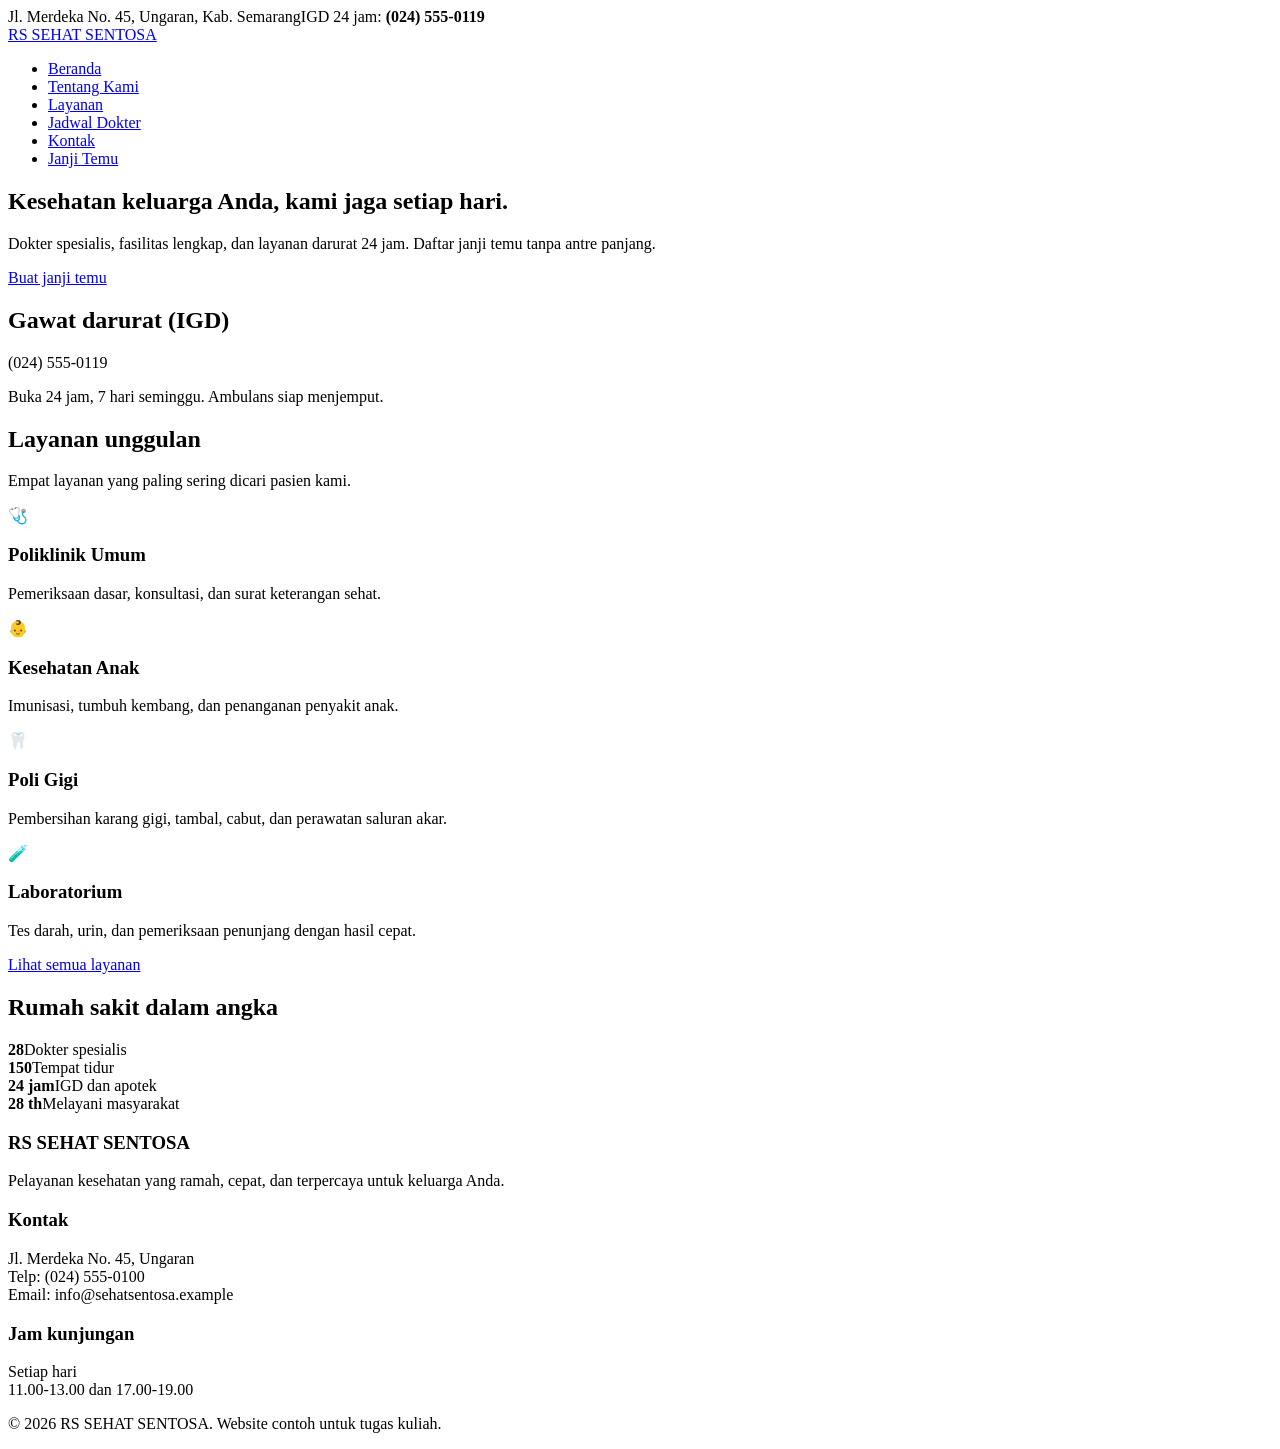
==== index.html @ 7a63bff6 "UBAH LOGIN , INDEX , JANJI" ====
<!DOCTYPE html>
<html lang="id">
<head>
<meta charset="UTF-8">
<meta name="viewport" content="width=device-width, initial-scale=1">
<title>Beranda - RS SEHAT SENTOSA</title>
<link rel="stylesheet" href="style.css">
</head>
<body>
<div class="topbar"><div class="wrap"><span>Jl. Merdeka No. 45, Ungaran, Kab. Semarang</span><span>IGD 24 jam: <strong>(024) 555-0119</strong></span></div></div>
<header class="navbar"><div class="wrap">
<a class="brand" href="index.html">RS SEHAT <span>SENTOSA</span></a>
<nav><ul class="menu"><li><a href="index.html" class="aktif">Beranda</a></li><li><a href="tentang.html">Tentang Kami</a></li><li><a href="layanan.html">Layanan</a></li><li><a href="dokter.html">Jadwal Dokter</a></li><li><a href="kontak.html">Kontak</a></li><li><a class="menu-janji" href="login.html">Janji Temu</a></li></ul></nav>
</div></header>
<main>
<section class="hero"><div class="wrap">
<div><h1>Kesehatan keluarga Anda, kami jaga setiap hari.</h1>
<p>Dokter spesialis, fasilitas lengkap, dan layanan darurat 24 jam. Daftar janji temu tanpa antre panjang.</p>
<a class="tombol" href="login.html">Buat janji temu</a></div>
<div class="igd"><h2>Gawat darurat (IGD)</h2><div class="nomor">(024) 555-0119</div><p>Buka 24 jam, 7 hari seminggu. Ambulans siap menjemput.</p></div>
</div></section>

<section class="blok"><div class="wrap">
<h2>Layanan unggulan</h2><p class="intro">Empat layanan yang paling sering dicari pasien kami.</p>
<div class="grid">
<div class="kartu"><div class="ikon">🩺</div><h3>Poliklinik Umum</h3><p>Pemeriksaan dasar, konsultasi, dan surat keterangan sehat.</p></div>
<div class="kartu"><div class="ikon">👶</div><h3>Kesehatan Anak</h3><p>Imunisasi, tumbuh kembang, dan penanganan penyakit anak.</p></div>
<div class="kartu"><div class="ikon">🦷</div><h3>Poli Gigi</h3><p>Pembersihan karang gigi, tambal, cabut, dan perawatan saluran akar.</p></div>
<div class="kartu"><div class="ikon">🧪</div><h3>Laboratorium</h3><p>Tes darah, urin, dan pemeriksaan penunjang dengan hasil cepat.</p></div>
</div>
<p><a href="layanan.html">Lihat semua layanan</a></p>
</div></section>

<section class="blok alt"><div class="wrap">
<h2>Rumah sakit dalam angka</h2>
<div class="angka">
<div><b>28</b>Dokter spesialis</div><div><b>150</b>Tempat tidur</div><div><b>24 jam</b>IGD dan apotek</div><div><b>28 th</b>Melayani masyarakat</div>
</div></div></section>
</main><footer><div class="wrap">
<div><h3>RS SEHAT SENTOSA</h3><p>Pelayanan kesehatan yang ramah, cepat, dan terpercaya untuk keluarga Anda.</p></div>
<div><h3>Kontak</h3><p>Jl. Merdeka No. 45, Ungaran<br>Telp: (024) 555-0100<br>Email: info@sehatsentosa.example</p></div>
<div><h3>Jam kunjungan</h3><p>Setiap hari<br>11.00-13.00 dan 17.00-19.00</p></div>
</div><div class="wrap"><p class="hak-cipta">&copy; 2026 RS SEHAT SENTOSA. Website contoh untuk tugas kuliah.</p></div></footer>
</body>
</html>
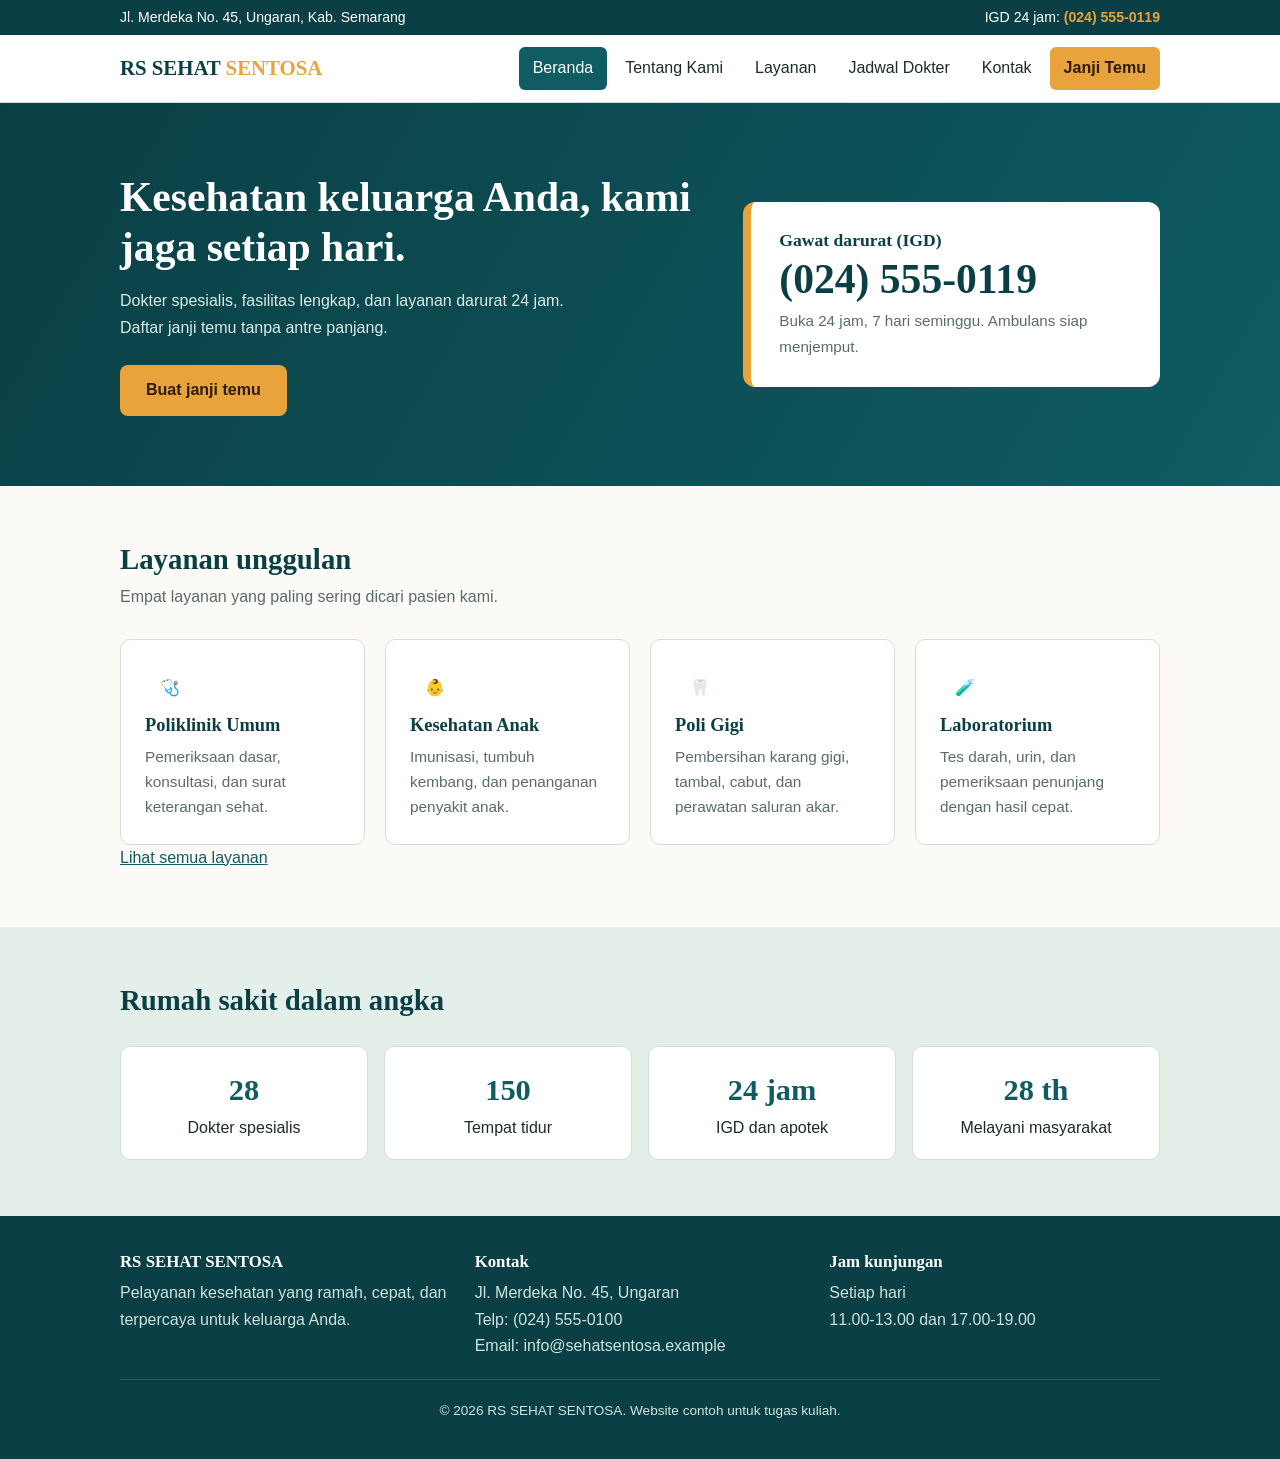
==== commit e5dd0705: "ups" ====
--- a/style.css
+++ b/style.css
@@ -0,0 +1,142 @@
+:root{--teal:#0f5c63;--teal-dark:#0a3f45;--sage:#e4efe9;--paper:#fbfaf6;--amber:#e8a33d;--ink:#1d2b2d;--muted:#5b6b6d;--line:#d3dfd9}
+*{box-sizing:border-box;margin:0;padding:0}
+html{scroll-behavior:smooth}
+body{font-family:"Segoe UI",Roboto,Arial,sans-serif;color:var(--ink);background:var(--paper);line-height:1.65}
+h1,h2,h3{font-family:Georgia,"Times New Roman",serif;line-height:1.2;color:var(--teal-dark)}
+a{color:var(--teal)}
+:focus-visible{outline:3px solid var(--amber);outline-offset:2px}
+.wrap{max-width:1080px;margin:0 auto;padding:0 20px}
+
+/* Navbar */
+.topbar{background:var(--teal-dark);color:#fff;font-size:.88rem;padding:6px 0}
+.topbar .wrap{display:flex;justify-content:space-between;flex-wrap:wrap;gap:6px}
+.topbar strong{color:var(--amber)}
+.navbar{background:#fff;border-bottom:1px solid var(--line);position:sticky;top:0;z-index:10}
+.navbar .wrap{display:flex;align-items:center;justify-content:space-between;flex-wrap:wrap;gap:8px;padding-top:12px;padding-bottom:12px}
+.brand{font-family:Georgia,serif;font-size:1.3rem;font-weight:bold;color:var(--teal-dark);text-decoration:none}
+.brand span{color:var(--amber)}
+.menu{display:flex;flex-wrap:wrap;gap:4px;list-style:none}
+.menu a{display:block;padding:8px 14px;border-radius:6px;text-decoration:none;color:var(--ink);font-weight:500}
+.menu a:hover{background:var(--sage)}
+.menu a.aktif{background:var(--teal);color:#fff}
+
+/* Hero */
+.hero{background:linear-gradient(120deg,var(--teal-dark),var(--teal));color:#fff;padding:70px 0}
+.hero .wrap{display:grid;grid-template-columns:1.4fr 1fr;gap:40px;align-items:center}
+.hero h1{color:#fff;font-size:2.6rem;margin-bottom:16px}
+.hero p{max-width:52ch;margin-bottom:24px;color:#d9ece8}
+.igd{background:#fff;color:var(--ink);border-radius:12px;padding:28px;border-left:8px solid var(--amber)}
+.igd h2{font-size:1.1rem;margin-bottom:6px}
+.igd .nomor{font-family:Georgia,serif;font-size:2.6rem;font-weight:bold;color:var(--teal-dark);line-height:1.1}
+.igd p{color:var(--muted);margin:6px 0 0;font-size:.95rem}
+.tombol{display:inline-block;background:var(--amber);color:#2b1d00;padding:12px 26px;border-radius:8px;font-weight:600;text-decoration:none;border:0;font-size:1rem;cursor:pointer}
+.tombol:hover{background:#f0b34f}
+
+.judul-halaman{background:var(--sage);padding:44px 0;border-bottom:1px solid var(--line)}
+.judul-halaman h1{font-size:2.2rem}
+.judul-halaman p{color:var(--muted);max-width:60ch}
+
+/* Section */
+section.blok{padding:56px 0}
+section.alt{background:var(--sage)}
+.blok h2{font-size:1.8rem;margin-bottom:8px}
+.blok .intro{color:var(--muted);margin-bottom:28px;max-width:62ch}
+.grid{display:grid;grid-template-columns:repeat(auto-fit,minmax(240px,1fr));gap:20px}
+.kartu{background:#fff;border:1px solid var(--line);border-radius:10px;padding:24px}
+.kartu h3{font-size:1.15rem;margin-bottom:8px}
+.kartu p{color:var(--muted);font-size:.96rem}
+.ikon {
+  width: 50px;
+  height: 50px;
+  border-radius: 50%;
+  display: flex;
+  align-items: center;
+  justify-content: center;
+  overflow: hidden;
+}
+
+.ikon img {
+  width: 100%;
+  height: 100%;              
+  object-fit: contain;
+}
+.dua-kolom{display:grid;grid-template-columns:1fr 1fr;gap:32px}
+.angka{display:grid;grid-template-columns:repeat(auto-fit,minmax(150px,1fr));gap:16px;margin-top:28px}
+.angka div{background:#fff;border:1px solid var(--line);border-radius:10px;padding:18px;text-align:center}
+.angka b{display:block;font-family:Georgia,serif;font-size:1.9rem;color:var(--teal)}
+.daftar{padding-left:20px}
+.daftar li{margin-bottom:6px}
+.timeline{border-left:3px solid var(--teal);padding-left:20px;list-style:none}
+.timeline li{margin-bottom:16px}
+.timeline b{color:var(--teal-dark)}
+
+/* Tabel jadwal */
+.bungkus-tabel{overflow-x:auto;background:#fff;border:1px solid var(--line);border-radius:10px}
+table{width:100%;border-collapse:collapse;min-width:640px}
+th,td{padding:14px 16px;text-align:left;border-bottom:1px solid var(--line)}
+th{background:var(--teal);color:#fff;font-weight:600}
+tr:last-child td{border-bottom:0}
+tbody tr:nth-child(even){background:var(--paper)}
+.status{display:inline-block;padding:2px 10px;border-radius:20px;font-size:.82rem;background:var(--sage);color:var(--teal-dark)}
+
+/* Form */
+.form{background:#fff;border:1px solid var(--line);border-radius:12px;padding:28px}
+.form label{display:block;font-weight:600;margin:14px 0 4px}
+.form input,.form select,.form textarea{width:100%;padding:11px 12px;border:1px solid #b9c9c2;border-radius:7px;font:inherit;background:#fff}
+.form textarea{min-height:100px;resize:vertical}
+.form .tombol{margin-top:20px;width:100%}
+.pesan-error{display:none;background:#fdeaea;color:#8a1f1f;border:1px solid #e9b5b5;padding:10px 14px;border-radius:7px;margin-top:14px;font-size:.95rem}
+.pesan-error.tampil{display:block}
+
+/* Login */
+.halaman-login{min-height:100vh;display:flex;align-items:center;justify-content:center;padding:24px;background:linear-gradient(120deg,var(--teal-dark),var(--teal))}
+.login-box{display:grid;grid-template-columns:1fr 1fr;max-width:820px;width:100%;background:#fff;border-radius:14px;overflow:hidden}
+.login-info{background:var(--sage);padding:40px 32px}
+.login-info h1{font-size:1.8rem;margin-bottom:12px}
+.login-info p{color:var(--muted)}
+.login-form{padding:40px 32px}
+.login-form h2{margin-bottom:4px}
+.login-form .petunjuk{color:var(--muted);font-size:.9rem}
+
+/* Footer */
+footer{background:var(--teal-dark);color:#cfe3de;padding:36px 0;margin-top:0}
+footer .wrap{display:grid;grid-template-columns:repeat(auto-fit,minmax(220px,1fr));gap:24px}
+.grup-ikon-kontak {
+  display: flex;
+  gap: 10px;
+  margin: 8px 0;
+  display: flex;
+}
+.for-kontak {
+    display: inline-block;
+    width: 28px;
+    height: 28px;
+    border-radius: 50%;
+    overflow: hidden;
+    background-color: #ffffff;
+}
+.for-kontak img {
+  width: 30px;
+  height: 30px;
+  object-fit: cover;
+  transform: scale(1.4);
+}
+footer h3{color:#fff;font-size:1.05rem;margin-bottom:8px}
+footer a{color:var(--amber);    
+text-decoration:none;
+}
+.hak-cipta{text-align:center;font-size:.85rem;padding-top:20px;margin-top:20px;border-top:1px solid #1f6068}
+
+/* Responsif */
+@media (max-width:760px){
+ .hero .wrap,.dua-kolom,.login-box{grid-template-columns:1fr}
+ .hero h1{font-size:2rem}
+ .hero{padding:44px 0}
+ .menu a{padding:6px 10px;font-size:.92rem}
+}
+.judul-kecil{margin-top:24px}
+.form-login .form{border:0;padding:0;margin-top:8px}
+.menu a.menu-janji{background:var(--amber);color:#2b1d00;font-weight:600}
+.menu a.menu-janji:hover,.menu a.menu-janji.aktif{background:#f0b34f;color:#2b1d00}
+.ajakan{text-align:center}
+.ajakan .intro{margin-left:auto;margin-right:auto}
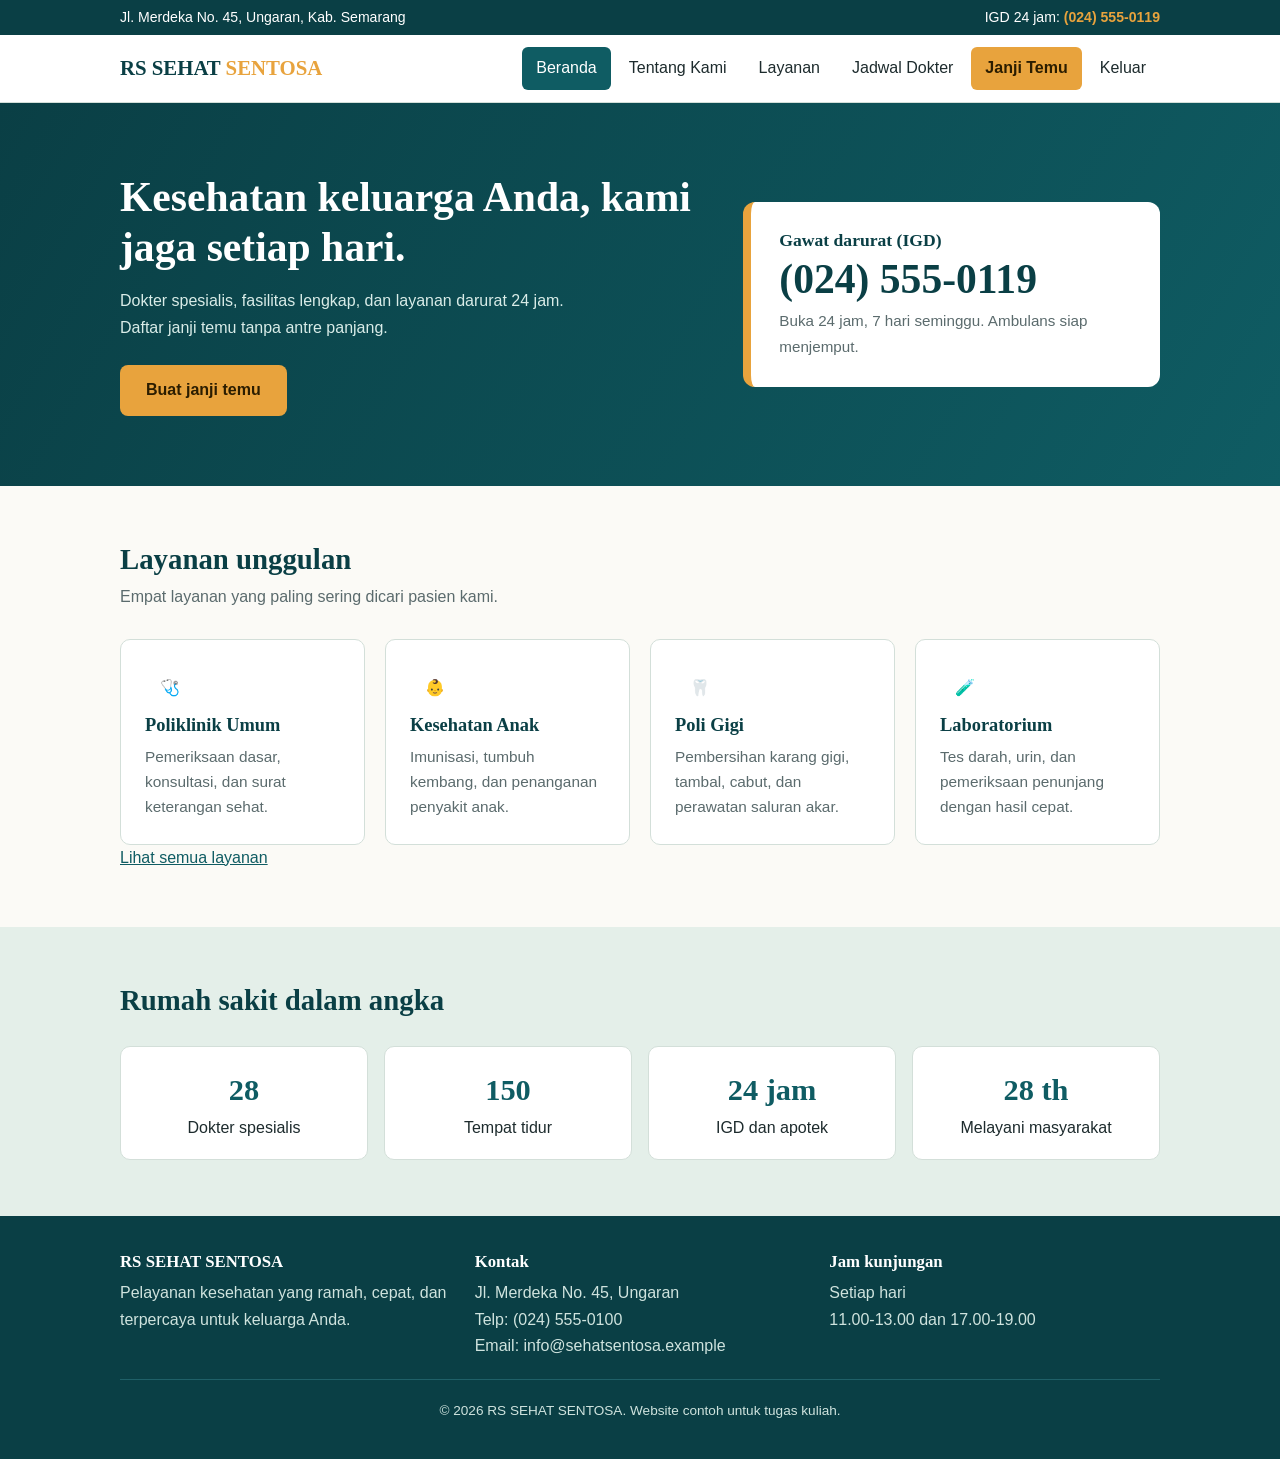
==== commit e1200202: "Modify navigation menu in index.html Updated navigation menu links for 'Janji Temu' and added 'Kelua" ====
--- a/index.html
+++ b/index.html
@@ -10,7 +10,7 @@
 <div class="topbar"><div class="wrap"><span>Jl. Merdeka No. 45, Ungaran, Kab. Semarang</span><span>IGD 24 jam: <strong>(024) 555-0119</strong></span></div></div>
 <header class="navbar"><div class="wrap">
 <a class="brand" href="index.html">RS SEHAT <span>SENTOSA</span></a>
-<nav><ul class="menu"><li><a href="index.html" class="aktif">Beranda</a></li><li><a href="tentang.html">Tentang Kami</a></li><li><a href="layanan.html">Layanan</a></li><li><a href="dokter.html">Jadwal Dokter</a></li><li><a href="kontak.html">Kontak</a></li><li><a class="menu-janji" href="login.html">Janji Temu</a></li></ul></nav>
+<nav><ul class="menu"><li><a href="index.html" class="aktif">Beranda</a></li><li><a href="tentang.html">Tentang Kami</a></li><li><a href="layanan.html">Layanan</a></li><li><a href="dokter.html">Jadwal Dokter</a></li><li><a class="menu-janji" href="janji.html">Janji Temu</a></li><li><a href="keluar.html">Keluar</a></li></ul></nav>
 </div></header>
 <main>
 <section class="hero"><div class="wrap">
--- a/style.css
+++ b/style.css
@@ -140,3 +140,35 @@
 .menu a.menu-janji:hover,.menu a.menu-janji.aktif{background:#f0b34f;color:#2b1d00}
 .ajakan{text-align:center}
 .ajakan .intro{margin-left:auto;margin-right:auto}
+
+.sosmed {
+  list-style: none;
+  display: flex;
+  gap: 8px;
+  margin-top: 10px;
+  padding: 0;
+}
+
+.sosmed a {
+  width: 28px;
+  height: 28px;
+  display: flex;
+  align-items: center;
+  justify-content: center;
+  border: 1px solid rgba(255, 255, 255, 0.4);
+  border-radius: 50%;
+  color: #ffffff;
+  transition: background 0.2s, color 0.2s, border-color 0.2s;
+}
+
+.sosmed a:hover,
+.sosmed a:focus-visible {
+  background: #e0a63a;
+  border-color: #e0a63a;
+  color: #0f4c4a;
+}
+
+.sosmed svg {
+  width: 14px;
+  height: 14px;
+}
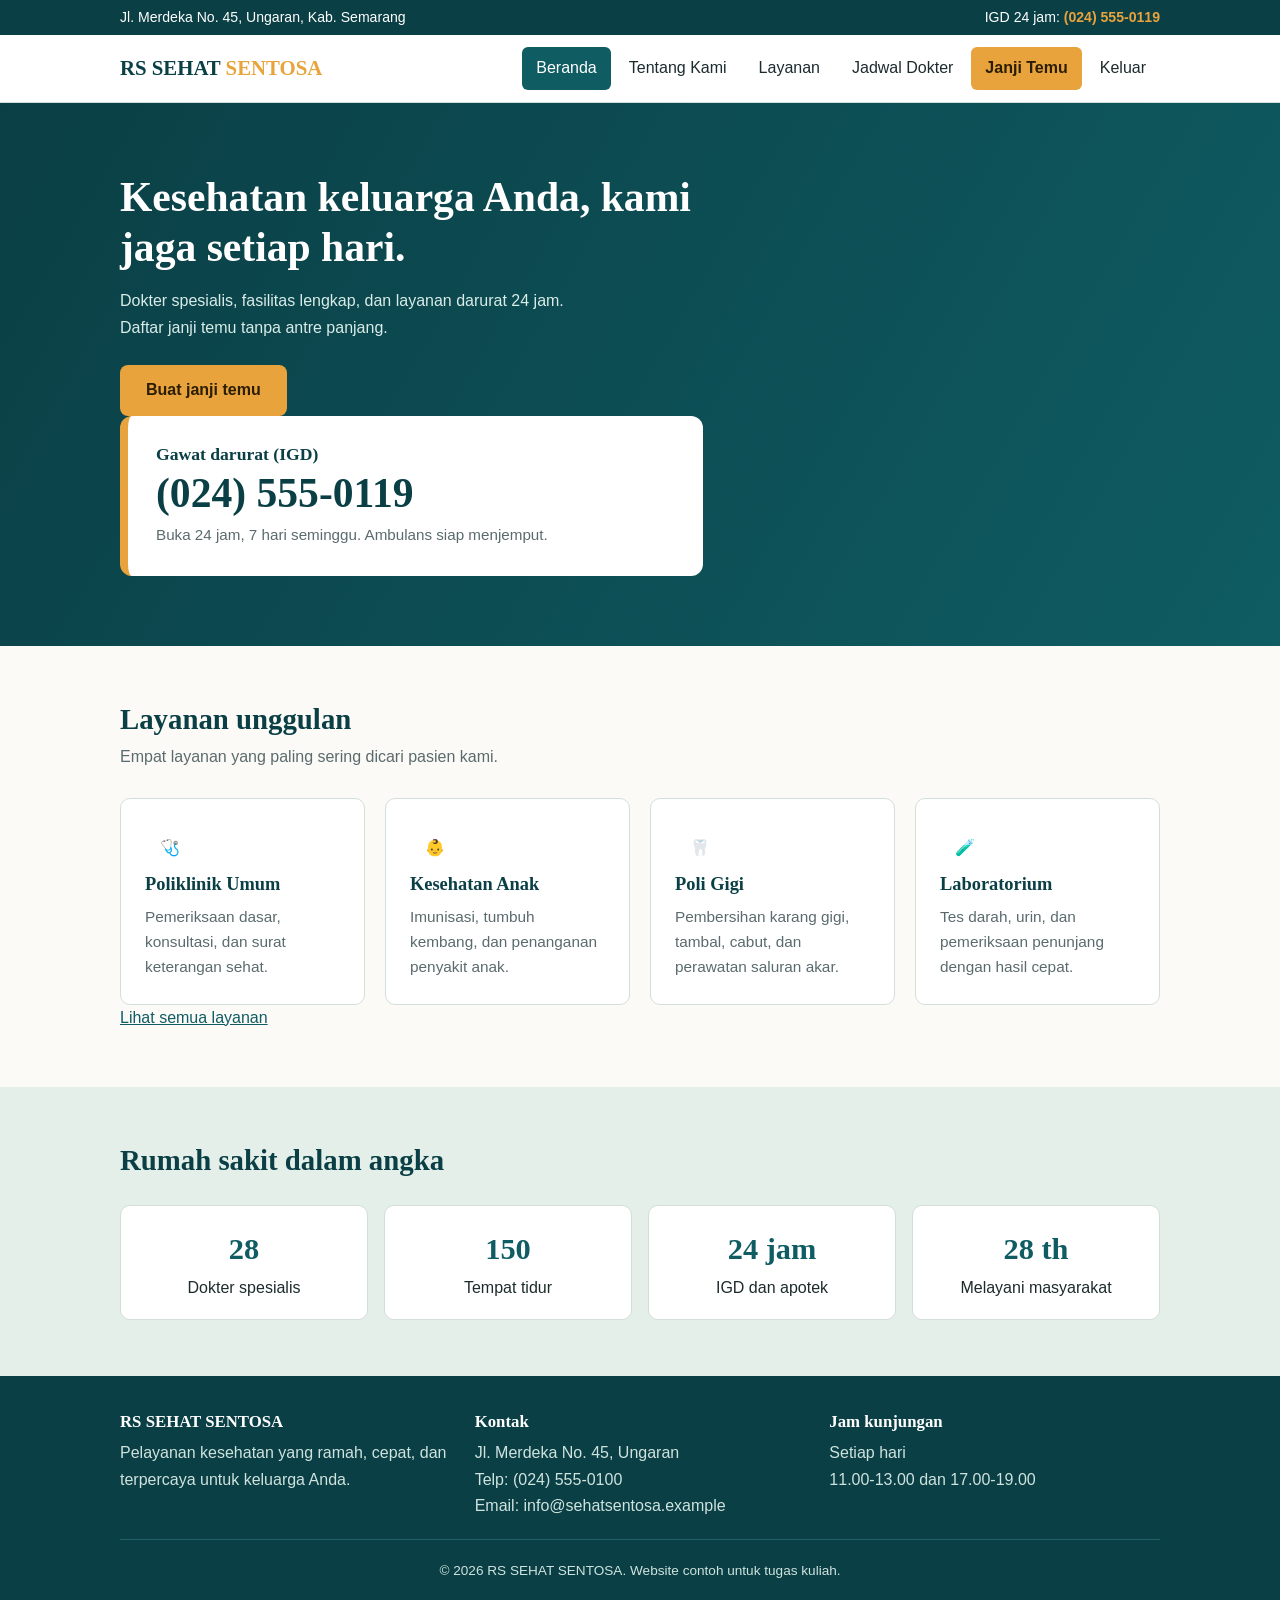
==== commit 26f6a0cb: "Update appointment link in index.html" ====
--- a/index.html
+++ b/index.html
@@ -16,7 +16,7 @@
 <section class="hero"><div class="wrap">
 <div><h1>Kesehatan keluarga Anda, kami jaga setiap hari.</h1>
 <p>Dokter spesialis, fasilitas lengkap, dan layanan darurat 24 jam. Daftar janji temu tanpa antre panjang.</p>
-<a class="tombol" href="login.html">Buat janji temu</a></div>
+<a class="tombol" href="janji.html">Buat janji temu</a>
 <div class="igd"><h2>Gawat darurat (IGD)</h2><div class="nomor">(024) 555-0119</div><p>Buka 24 jam, 7 hari seminggu. Ambulans siap menjemput.</p></div>
 </div></section>
 
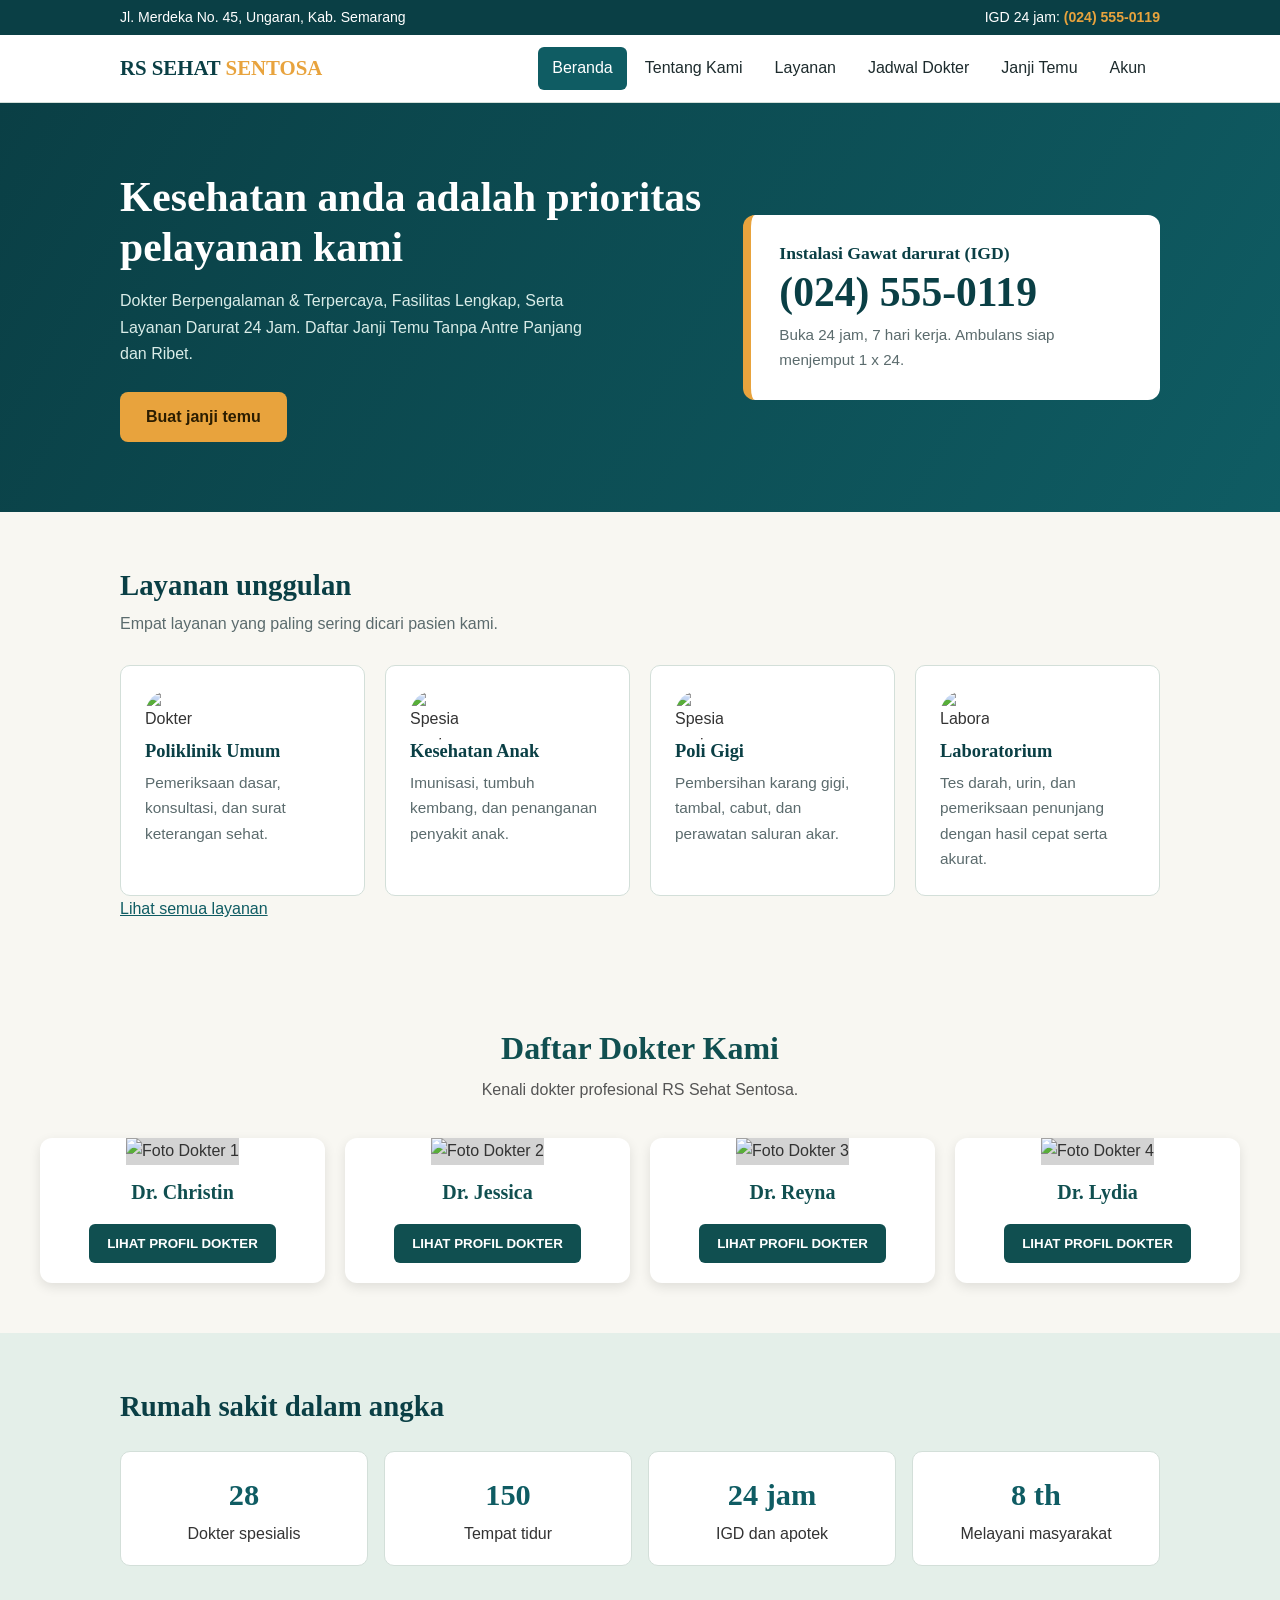
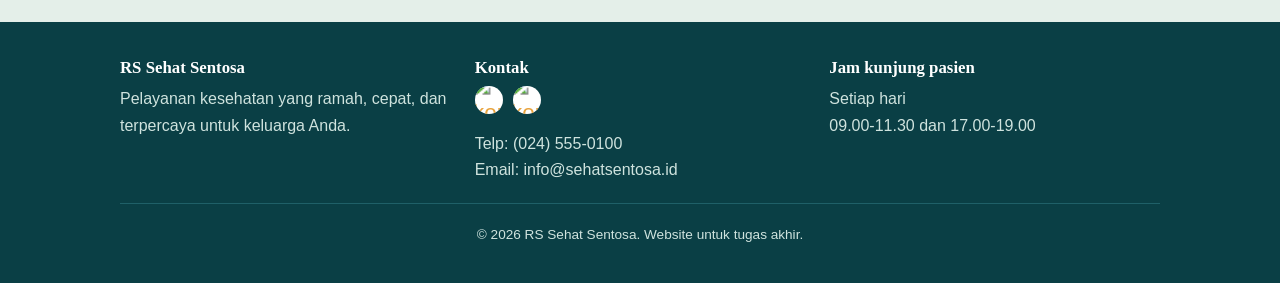
==== commit 299a7d60: "done" ====
--- a/index.html
+++ b/index.html
@@ -10,36 +10,214 @@
 <div class="topbar"><div class="wrap"><span>Jl. Merdeka No. 45, Ungaran, Kab. Semarang</span><span>IGD 24 jam: <strong>(024) 555-0119</strong></span></div></div>
 <header class="navbar"><div class="wrap">
 <a class="brand" href="index.html">RS SEHAT <span>SENTOSA</span></a>
-<nav><ul class="menu"><li><a href="index.html" class="aktif">Beranda</a></li><li><a href="tentang.html">Tentang Kami</a></li><li><a href="layanan.html">Layanan</a></li><li><a href="dokter.html">Jadwal Dokter</a></li><li><a class="menu-janji" href="janji.html">Janji Temu</a></li><li><a href="keluar.html">Keluar</a></li></ul></nav>
+<nav><ul class="menu"><li><a href="index.html" class="aktif">Beranda</a></li>
+    <li><a href="tentang.html">Tentang Kami</a></li>
+    <li><a href="layanan.html">Layanan</a></li>
+    <li><a href="dokter.html">Jadwal Dokter</a></li>
+    <li><a href="kontak.html">Janji Temu</a></li>
+    <li><a href="login.html">Akun</a></li></ul></nav>
 </div></header>
 <main>
 <section class="hero"><div class="wrap">
-<div><h1>Kesehatan keluarga Anda, kami jaga setiap hari.</h1>
-<p>Dokter spesialis, fasilitas lengkap, dan layanan darurat 24 jam. Daftar janji temu tanpa antre panjang.</p>
-<a class="tombol" href="janji.html">Buat janji temu</a>
-<div class="igd"><h2>Gawat darurat (IGD)</h2><div class="nomor">(024) 555-0119</div><p>Buka 24 jam, 7 hari seminggu. Ambulans siap menjemput.</p></div>
+<div><h1>Kesehatan anda adalah prioritas pelayanan kami</h1>
+<p>Dokter Berpengalaman & Terpercaya, Fasilitas Lengkap, Serta Layanan Darurat 24 Jam. Daftar Janji Temu Tanpa Antre Panjang dan Ribet.</p>
+<a class="tombol" href="kontak.html">Buat janji temu</a></div>
+<div class="igd"><h2>Instalasi Gawat darurat (IGD)</h2><div class="nomor">(024) 555-0119</div><p>Buka 24 jam, 7 hari kerja. Ambulans siap menjemput 1 x 24.</p></div>
 </div></section>
 
 <section class="blok"><div class="wrap">
 <h2>Layanan unggulan</h2><p class="intro">Empat layanan yang paling sering dicari pasien kami.</p>
 <div class="grid">
-<div class="kartu"><div class="ikon">🩺</div><h3>Poliklinik Umum</h3><p>Pemeriksaan dasar, konsultasi, dan surat keterangan sehat.</p></div>
-<div class="kartu"><div class="ikon">👶</div><h3>Kesehatan Anak</h3><p>Imunisasi, tumbuh kembang, dan penanganan penyakit anak.</p></div>
-<div class="kartu"><div class="ikon">🦷</div><h3>Poli Gigi</h3><p>Pembersihan karang gigi, tambal, cabut, dan perawatan saluran akar.</p></div>
-<div class="kartu"><div class="ikon">🧪</div><h3>Laboratorium</h3><p>Tes darah, urin, dan pemeriksaan penunjang dengan hasil cepat.</p></div>
+<div class="kartu"><div class="ikon"><img src="https://i.pinimg.com/736x/4c/dc/e9/4cdce90d89fdbd80eebefb2c59decedd.jpg" alt="Dokter Umum"/></div><h3>Poliklinik Umum</h3><p>Pemeriksaan dasar, konsultasi, dan surat keterangan sehat.</p></div>
+<div class="kartu"><div class="ikon"><img src="https://i.pinimg.com/736x/2d/b3/0f/2db30fb89e1b92067bd8ffe2d7811011.jpg" alt="Spesialis Anak" /></div><h3>Kesehatan Anak</h3><p>Imunisasi, tumbuh kembang, dan penanganan penyakit anak.</p></div>
+<div class="kartu"><div class="ikon"><img src="https://i.pinimg.com/736x/e3/9e/b2/e39eb26c767b0e20ffc8d0999fae76c3.jpg" alt="Spesialis Gigi" /></div><h3>Poli Gigi</h3><p>Pembersihan karang gigi, tambal, cabut, dan perawatan saluran akar.</p></div>
+<div class="kartu"><div class="ikon"><img src="https://i.pinimg.com/736x/5b/a3/c1/5ba3c131c641f4be7ee18182e27fd571.jpg" alt="Laboratorium"/></div><h3>Laboratorium</h3><p>Tes darah, urin, dan pemeriksaan penunjang dengan hasil cepat serta akurat.</p></div>
 </div>
 <p><a href="layanan.html">Lihat semua layanan</a></p>
 </div></section>
+<section class="dokter">
+        <div class="container">
+
+            <h1>Daftar Dokter Kami</h1>
+
+            <p class="deskripsi">
+                Kenali dokter profesional RS Sehat Sentosa.
+            </p>
+
+            <div class="daftar-dokter">
+
+                <!-- Dokter 1 -->
+                <div class="kartu-dokter">
+
+                    <img src="Dokter1.jpeg" alt="Foto Dokter 1">
+                    <h3 class="nama-dokter">Dr. Christin</h3>
+
+                    <button onclick="lihatProfil(1)">
+                        LIHAT PROFIL DOKTER
+                    </button>
+
+                    <div class="profil-dokter" id="profil1">
+
+                        <h3>Nama Dokter: Dr. Christin </h3>
+
+                        <p><strong>Spesialis:</strong>
+                             Spesialis Jantung 
+                        </p>
+
+                        <p><strong>Lulusan:</strong>
+                             Universitas Kesehatan Indonesia
+                        </p>
+
+                        <p><strong>Pengalaman:</strong>
+                            Lama bekerja 7 tahun
+                        </p>
+                        
+                        <p><strong> Jadwal prakter:</strong>
+                            Senin - Jumat, 07.00 - 15.00 
+                        </p>
+
+                    </div>
+
+                </div>
+
+
+                <!-- Dokter 2 -->
+                <div class="kartu-dokter">
+
+                    <img src="Dokter2.jpeg" alt="Foto Dokter 2">
+                    <h3 class="nama-dokter">Dr. Jessica</h3>
+
+                    <button onclick="lihatProfil(2)">
+                        LIHAT PROFIL DOKTER
+                    </button>
+
+                    <div class="profil-dokter" id="profil2">
+
+                        <h3>Nama Dokter: Dr. Jessica </h3>
+
+                        <p><strong>Spesialis:</strong>
+                            Spesialis Medikolegal 
+                        </p>
+
+                        <p><strong>Lulusan:</strong>
+                            Universitas Medikal Indonesia
+                        </p>
+
+                        <p><strong>Pengalaman:</strong>
+                            Lama bekerja 6 tahun
+                        </p>
+
+                        <p><strong> Jadwal prakter:</strong>
+                            Senin - Jumat, 08.00 - 15.00 
+                        </p>
+
+                    </div>
+
+                </div>
+
+
+                <!-- Dokter 3 -->
+                <div class="kartu-dokter">
+
+                    <img src="Dokter3.jpeg" alt="Foto Dokter 3">
+                    <h3 class="nama-dokter">Dr. Reyna</h3>
+
+                    <button onclick="lihatProfil(3)">
+                        LIHAT PROFIL DOKTER
+                    </button>
+
+                    <div class="profil-dokter" id="profil3">
+
+                        <h3>Nama Dokter: Dr. Reyna </h3>
+
+                        <p><strong>Spesialis:</strong>
+                             Spesialis Obstetri dan Ginekologi 
+                        </p>
+
+                        <p><strong>Lulusan:</strong>
+                             Universitas Kesehatan Indonesia
+                        </p>
+
+                        <p><strong>Pengalaman:</strong>
+                            Lama bekerja 6 tahun 
+                        </p>
+
+                        <p><strong>jadwal prakter:</strong>
+                            Senin - Jumat , 09.00 - 15.00
+                        </p>
+
+                    </div>
+
+                </div>
+
+
+                <!-- Dokter 4 -->
+                <div class="kartu-dokter">
+
+                    <img src="Dokter4.jpeg" alt="Foto Dokter 4">
+                    <h3 class="nama-dokter">Dr. Lydia</h3>
+
+                    <button onclick="lihatProfil(4)">
+                        LIHAT PROFIL DOKTER
+                    </button>
+
+                    <div class="profil-dokter" id="profil4">
+
+                        <h3>Nama Dokter: Dr. Lydia</h3>
+
+                        <p><strong>Spesialis:</strong>
+                             Spesialis Anak
+                        </p>
+
+                        <p><strong>Lulusan:</strong>
+                             Universitas Kesehatan Indonesia
+                        </p>
+
+                        <p><strong>Pengalaman:</strong>
+                            Lama bekerja 5 tahun 
+                        </p>
+
+                        <p><strong>Jadwal Prakter  </strong>
+                          Senin - Jumat , 08.00 - 15.00
+                        </p>
+                    </div>
+
+                </div>
+
+            </div>
+        </div>
+    </section>
+
+
+            </div>
+
+        </div
+    </div>
+</section>
 
 <section class="blok alt"><div class="wrap">
 <h2>Rumah sakit dalam angka</h2>
 <div class="angka">
-<div><b>28</b>Dokter spesialis</div><div><b>150</b>Tempat tidur</div><div><b>24 jam</b>IGD dan apotek</div><div><b>28 th</b>Melayani masyarakat</div>
+<div><b>28</b>Dokter spesialis</div><div><b>150</b>Tempat tidur</div><div><b>24 jam</b>IGD dan apotek</div><div><b>8 th</b>Melayani masyarakat</div>
 </div></div></section>
 </main><footer><div class="wrap">
-<div><h3>RS SEHAT SENTOSA</h3><p>Pelayanan kesehatan yang ramah, cepat, dan terpercaya untuk keluarga Anda.</p></div>
-<div><h3>Kontak</h3><p>Jl. Merdeka No. 45, Ungaran<br>Telp: (024) 555-0100<br>Email: info@sehatsentosa.example</p></div>
-<div><h3>Jam kunjungan</h3><p>Setiap hari<br>11.00-13.00 dan 17.00-19.00</p></div>
-</div><div class="wrap"><p class="hak-cipta">&copy; 2026 RS SEHAT SENTOSA. Website contoh untuk tugas kuliah.</p></div></footer>
+<div><h3>RS Sehat Sentosa</h3><p>Pelayanan kesehatan yang ramah, cepat, dan terpercaya untuk keluarga Anda.</p></div>
+<div><h3>Kontak</h3>
+    <div class="grup-ikon-kontak">
+    <a href="https://web.whatsapp.com/" target="_blank">
+    <span class="for-kontak">
+        <img src="https://i.pinimg.com/736x/c8/28/d7/c828d75eea10ae1cb474ff65027f5a20.jpg" alt="ikon-WA"/>
+    </span>
+    </a>
+
+    <a href="https://tally.so/r/xVJYqr" target="blank" title="Kritik & Saran Anda">
+        <span class="for-kontak">
+        <img src="https://i.pinimg.com/736x/69/d1/66/69d16601c4b12d3449ba0dc110c3a6db.jpg" alt="ikon-kritik"/>
+    </span>
+    </a>
+    </div>
+    <p>Telp: (024) 555-0100<br>Email: info@sehatsentosa.id</p></div>
+<div><h3>Jam kunjung pasien</h3><p>Setiap hari<br>09.00-11.30 dan 17.00-19.00</p></div></div>
+<div class="wrap"><p class="hak-cipta">&copy; 2026 RS Sehat Sentosa. Website untuk tugas akhir.</p></div></footer>
 </body>
-</html>
+</html>
--- a/style.css
+++ b/style.css
@@ -140,35 +140,119 @@
 .menu a.menu-janji:hover,.menu a.menu-janji.aktif{background:#f0b34f;color:#2b1d00}
 .ajakan{text-align:center}
 .ajakan .intro{margin-left:auto;margin-right:auto}
-
-.sosmed {
-  list-style: none;
-  display: flex;
-  gap: 8px;
-  margin-top: 10px;
-  padding: 0;
-}
-
-.sosmed a {
-  width: 28px;
-  height: 28px;
-  display: flex;
-  align-items: center;
-  justify-content: center;
-  border: 1px solid rgba(255, 255, 255, 0.4);
-  border-radius: 50%;
-  color: #ffffff;
-  transition: background 0.2s, color 0.2s, border-color 0.2s;
-}
-
-.sosmed a:hover,
-.sosmed a:focus-visible {
-  background: #e0a63a;
-  border-color: #e0a63a;
-  color: #0f4c4a;
-}
-
-.sosmed svg {
-  width: 14px;
-  height: 14px;
-}
+/* Pengaturan dasar */
+* {
+    margin: 0;
+    padding: 0;
+    box-sizing: border-box;
+}
+
+body {
+    font-family: Arial, sans-serif;
+    background-color: #F8F7F2;
+    color: #333333;
+}
+
+/* Bagian daftar dokter */
+.dokter {
+    padding: 50px 30px;
+}
+
+.container {
+    max-width: 1200px;
+    margin: auto;
+}
+
+/* Judul */
+.dokter h1 {
+    text-align: center;
+    color: #104F50;
+    font-size: 32px;
+    margin-bottom: 10px;
+}
+
+.deskripsi {
+    text-align: center;
+    color: #555555;
+    margin-bottom: 35px;
+}
+
+/* Susunan kartu dokter */
+.daftar-dokter {
+    display: grid;
+    grid-template-columns: repeat(4, 1fr);
+    gap: 20px;
+    margin-top: 30px;
+    align-items: start;
+}
+
+/* Kartu dokter */
+.kartu-dokter {
+    background-color: #FFFFFF;
+    border-radius: 12px;
+    overflow: hidden;
+    box-shadow: 0 4px 12px rgba(0, 0, 0, 0.10);
+    text-align: center;
+    padding-bottom: 20px;
+}
+
+/* Foto dokter */
+.kartu-dokter img {
+    width: 100%;
+    height: 220px;
+    object-fit: contain;
+    background-color: #D3D3D3;
+}
+
+/* Tombol profil */
+.kartu-dokter button {
+    background-color: #104F50;
+    color: white;
+    border: none;
+    padding: 12px 18px;
+    margin-top: 15px;
+    border-radius: 6px;
+    cursor: pointer;
+    font-weight: bold;
+}
+
+.kartu-dokter button:hover {
+    background-color: #EBA638;
+    color: #104F50;
+}
+
+/* Informasi profil */
+.profil-dokter {
+    display: none;
+    padding: 15px;
+    text-align: left;
+}
+
+.profil-dokter h3 {
+    color: #104F50;
+    margin-bottom: 10px;
+}
+
+.profil-dokter p {
+    margin-bottom: 8px;
+    font-size: 14px;
+}
+
+/* Tampilan layar kecil */
+@media (max-width: 900px) {
+    .daftar-dokter {
+        grid-template-columns: repeat(2, 1fr);
+    }
+}
+
+@media (max-width: 550px) {
+    .daftar-dokter {
+        grid-template-columns: 1fr;
+    }
+}
+.nama-dokter {
+    color: #104F50;
+    margin-top: 15px;
+    margin-bottom: 5px;
+    font-size: 20px;
+}
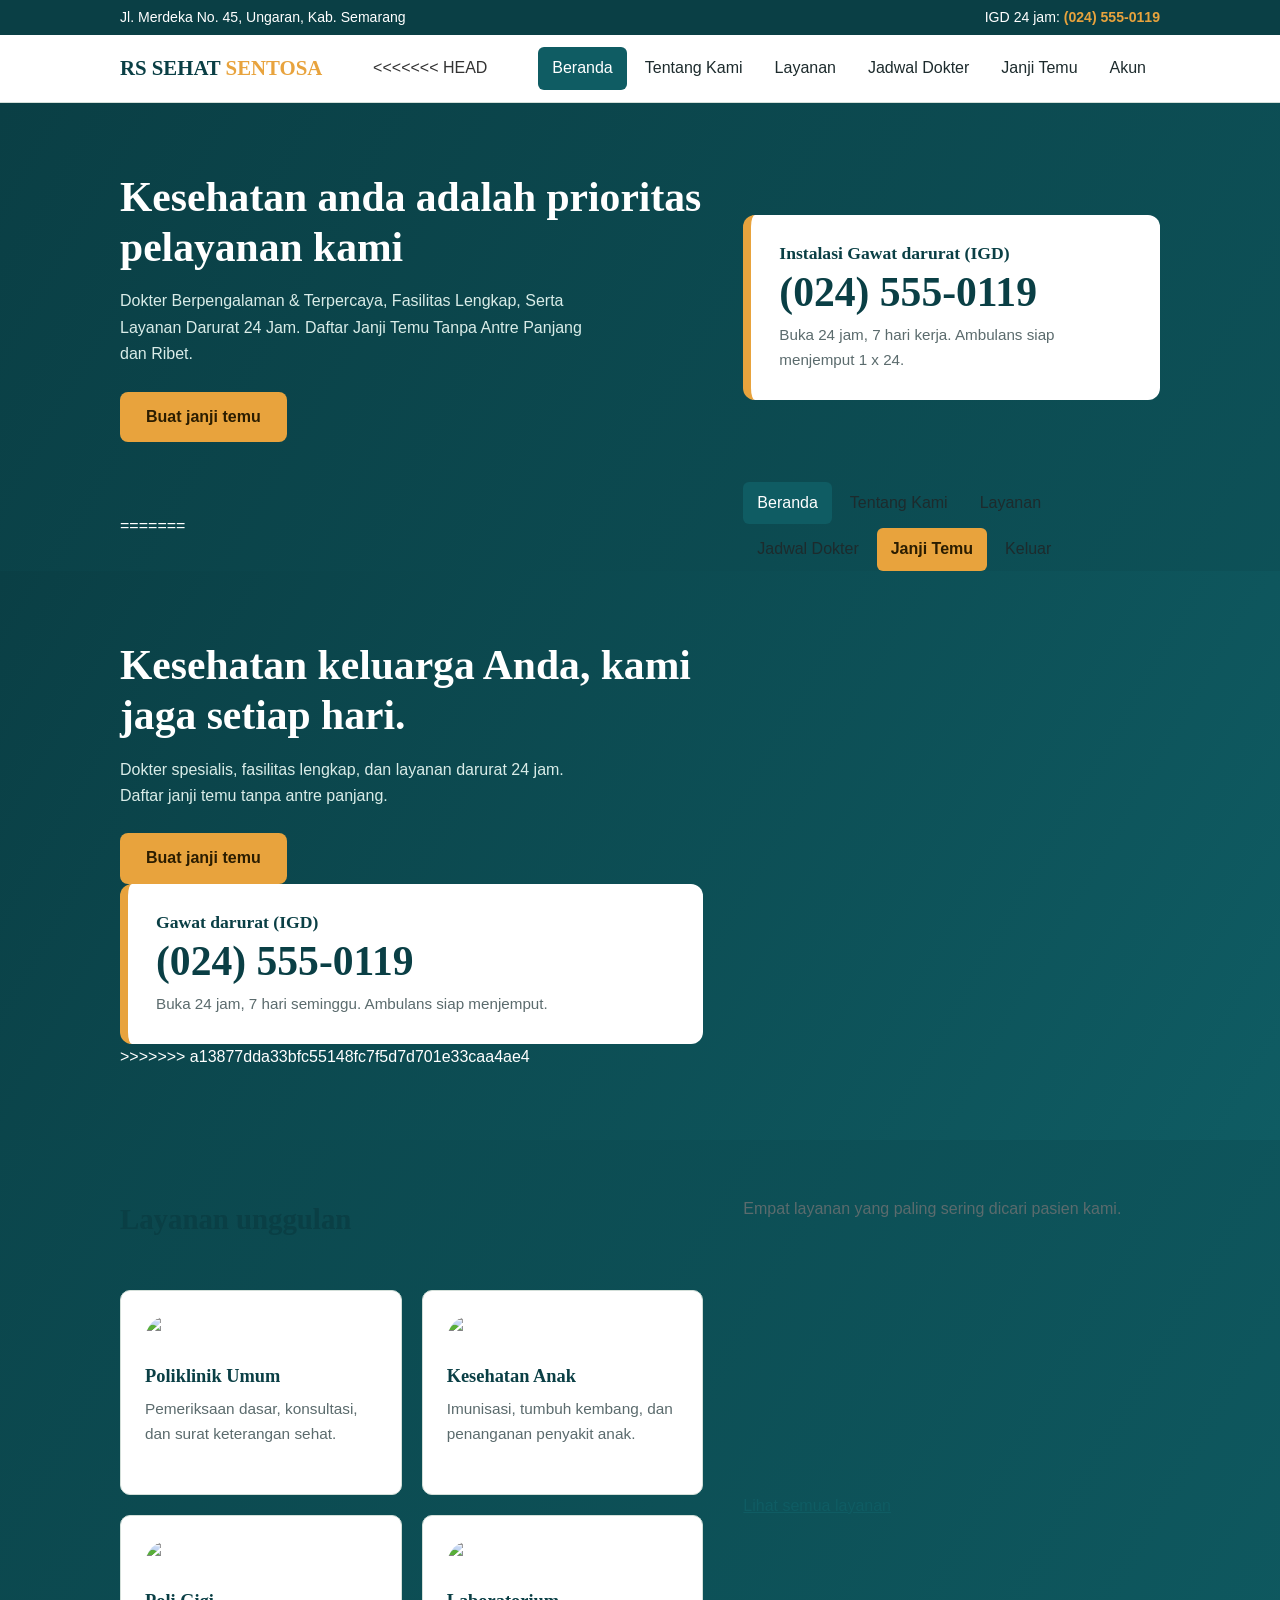
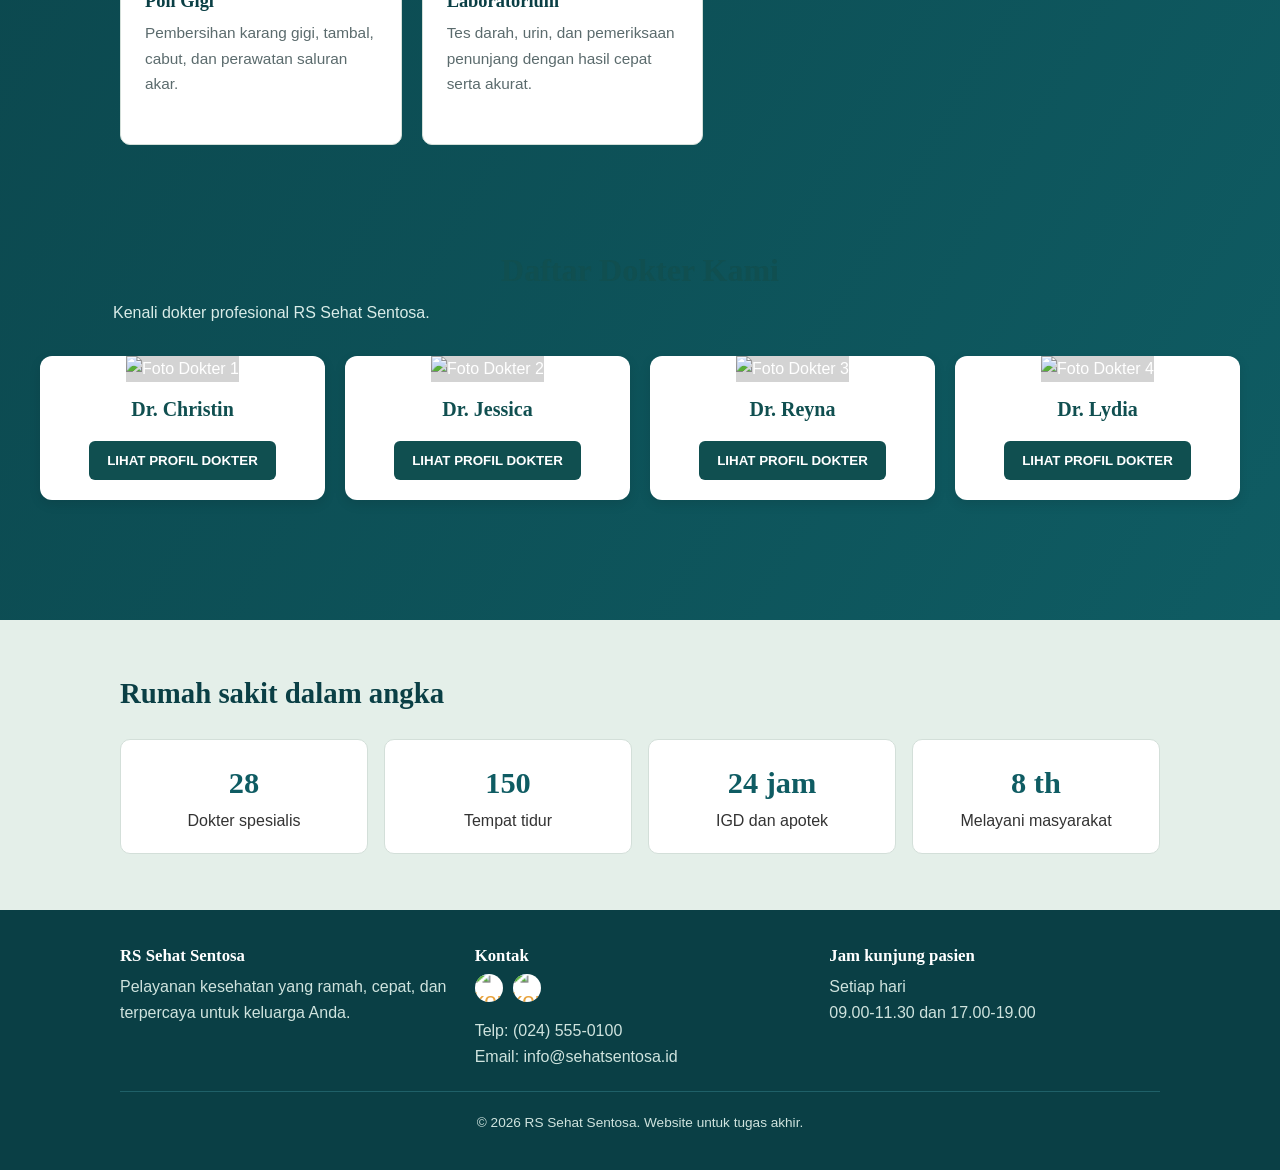
==== commit b170ed8e: "done" ====
--- a/index.html
+++ b/index.html
@@ -10,6 +10,7 @@
 <div class="topbar"><div class="wrap"><span>Jl. Merdeka No. 45, Ungaran, Kab. Semarang</span><span>IGD 24 jam: <strong>(024) 555-0119</strong></span></div></div>
 <header class="navbar"><div class="wrap">
 <a class="brand" href="index.html">RS SEHAT <span>SENTOSA</span></a>
+<<<<<<< HEAD
 <nav><ul class="menu"><li><a href="index.html" class="aktif">Beranda</a></li>
     <li><a href="tentang.html">Tentang Kami</a></li>
     <li><a href="layanan.html">Layanan</a></li>
@@ -23,6 +24,16 @@
 <p>Dokter Berpengalaman & Terpercaya, Fasilitas Lengkap, Serta Layanan Darurat 24 Jam. Daftar Janji Temu Tanpa Antre Panjang dan Ribet.</p>
 <a class="tombol" href="kontak.html">Buat janji temu</a></div>
 <div class="igd"><h2>Instalasi Gawat darurat (IGD)</h2><div class="nomor">(024) 555-0119</div><p>Buka 24 jam, 7 hari kerja. Ambulans siap menjemput 1 x 24.</p></div>
+=======
+<nav><ul class="menu"><li><a href="index.html" class="aktif">Beranda</a></li><li><a href="tentang.html">Tentang Kami</a></li><li><a href="layanan.html">Layanan</a></li><li><a href="dokter.html">Jadwal Dokter</a></li><li><a class="menu-janji" href="janji.html">Janji Temu</a></li><li><a href="keluar.html">Keluar</a></li></ul></nav>
+</div></header>
+<main>
+<section class="hero"><div class="wrap">
+<div><h1>Kesehatan keluarga Anda, kami jaga setiap hari.</h1>
+<p>Dokter spesialis, fasilitas lengkap, dan layanan darurat 24 jam. Daftar janji temu tanpa antre panjang.</p>
+<a class="tombol" href="janji.html">Buat janji temu</a>
+<div class="igd"><h2>Gawat darurat (IGD)</h2><div class="nomor">(024) 555-0119</div><p>Buka 24 jam, 7 hari seminggu. Ambulans siap menjemput.</p></div>
+>>>>>>> a13877dda33bfc55148fc7f5d7d701e33caa4ae4
 </div></section>
 
 <section class="blok"><div class="wrap">
@@ -191,8 +202,7 @@
 
             </div>
 
-        </div
-    </div>
+        </div>
 </section>
 
 <section class="blok alt"><div class="wrap">
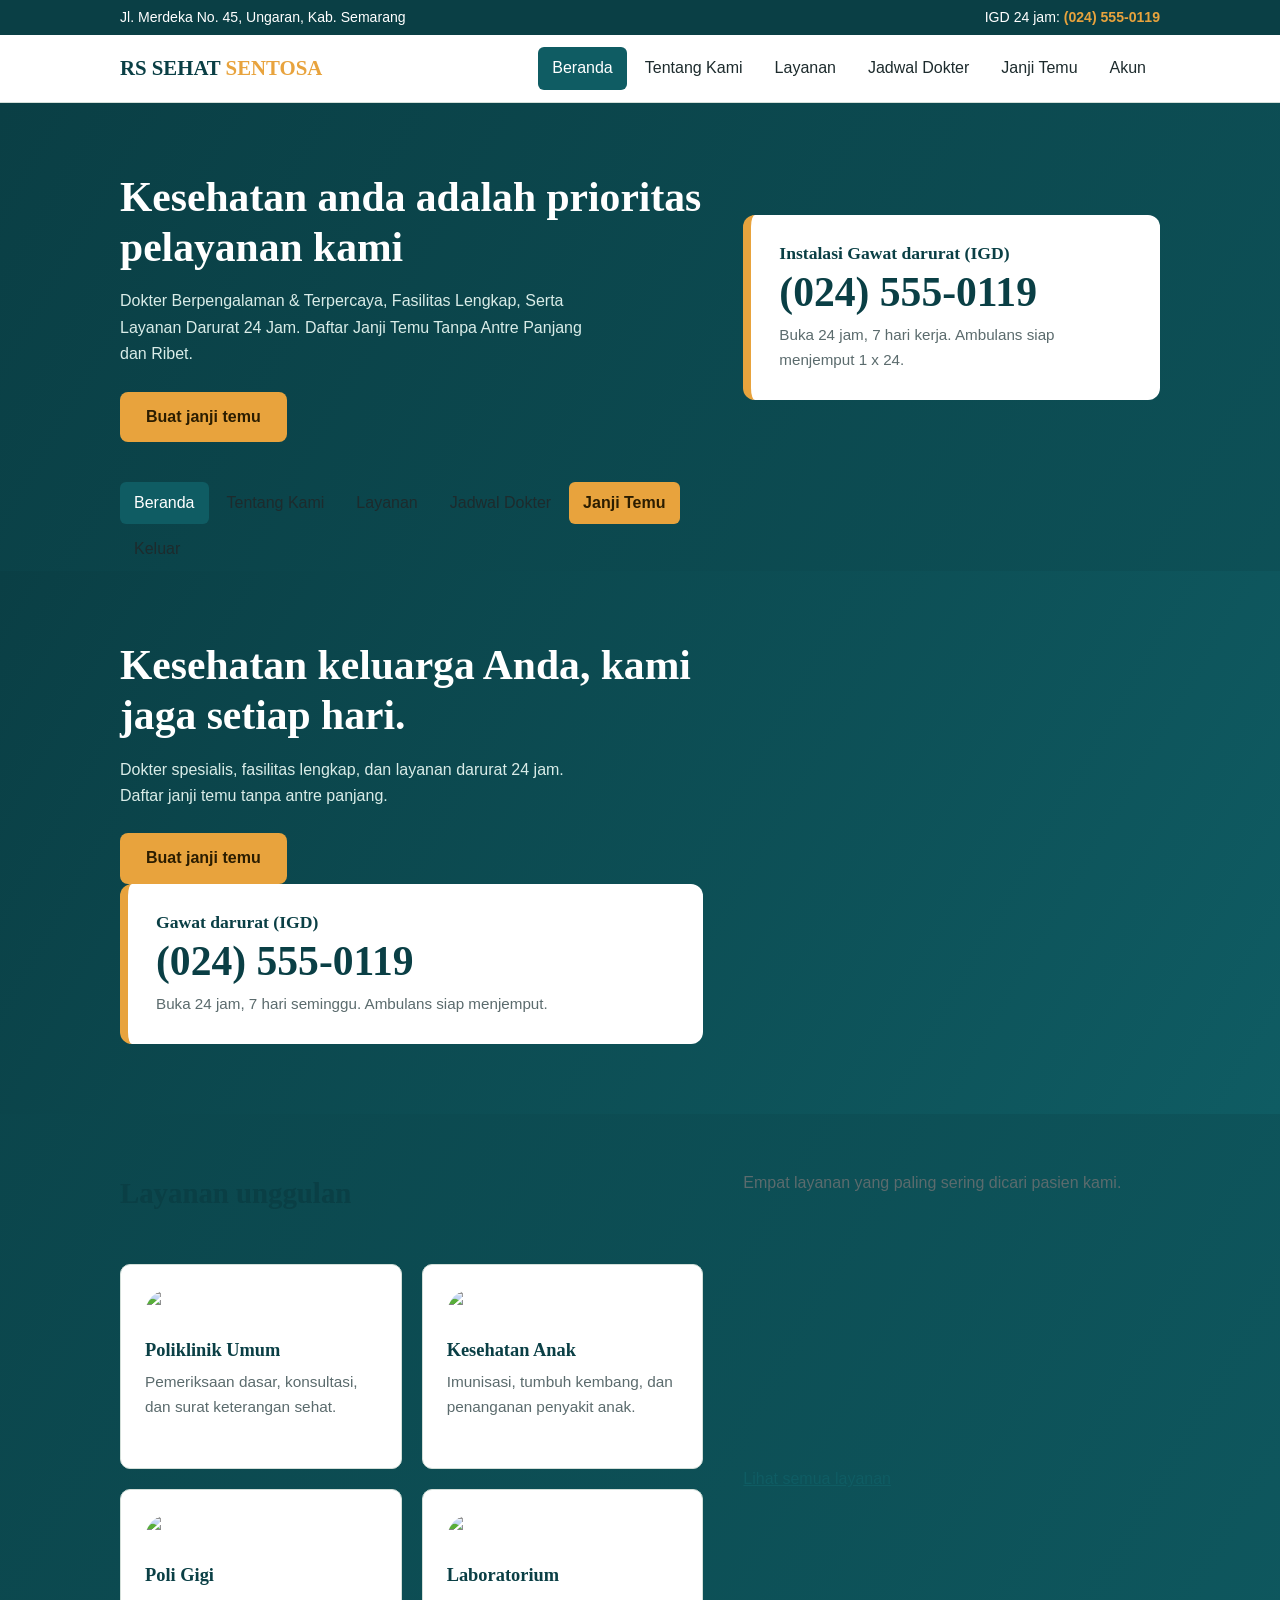
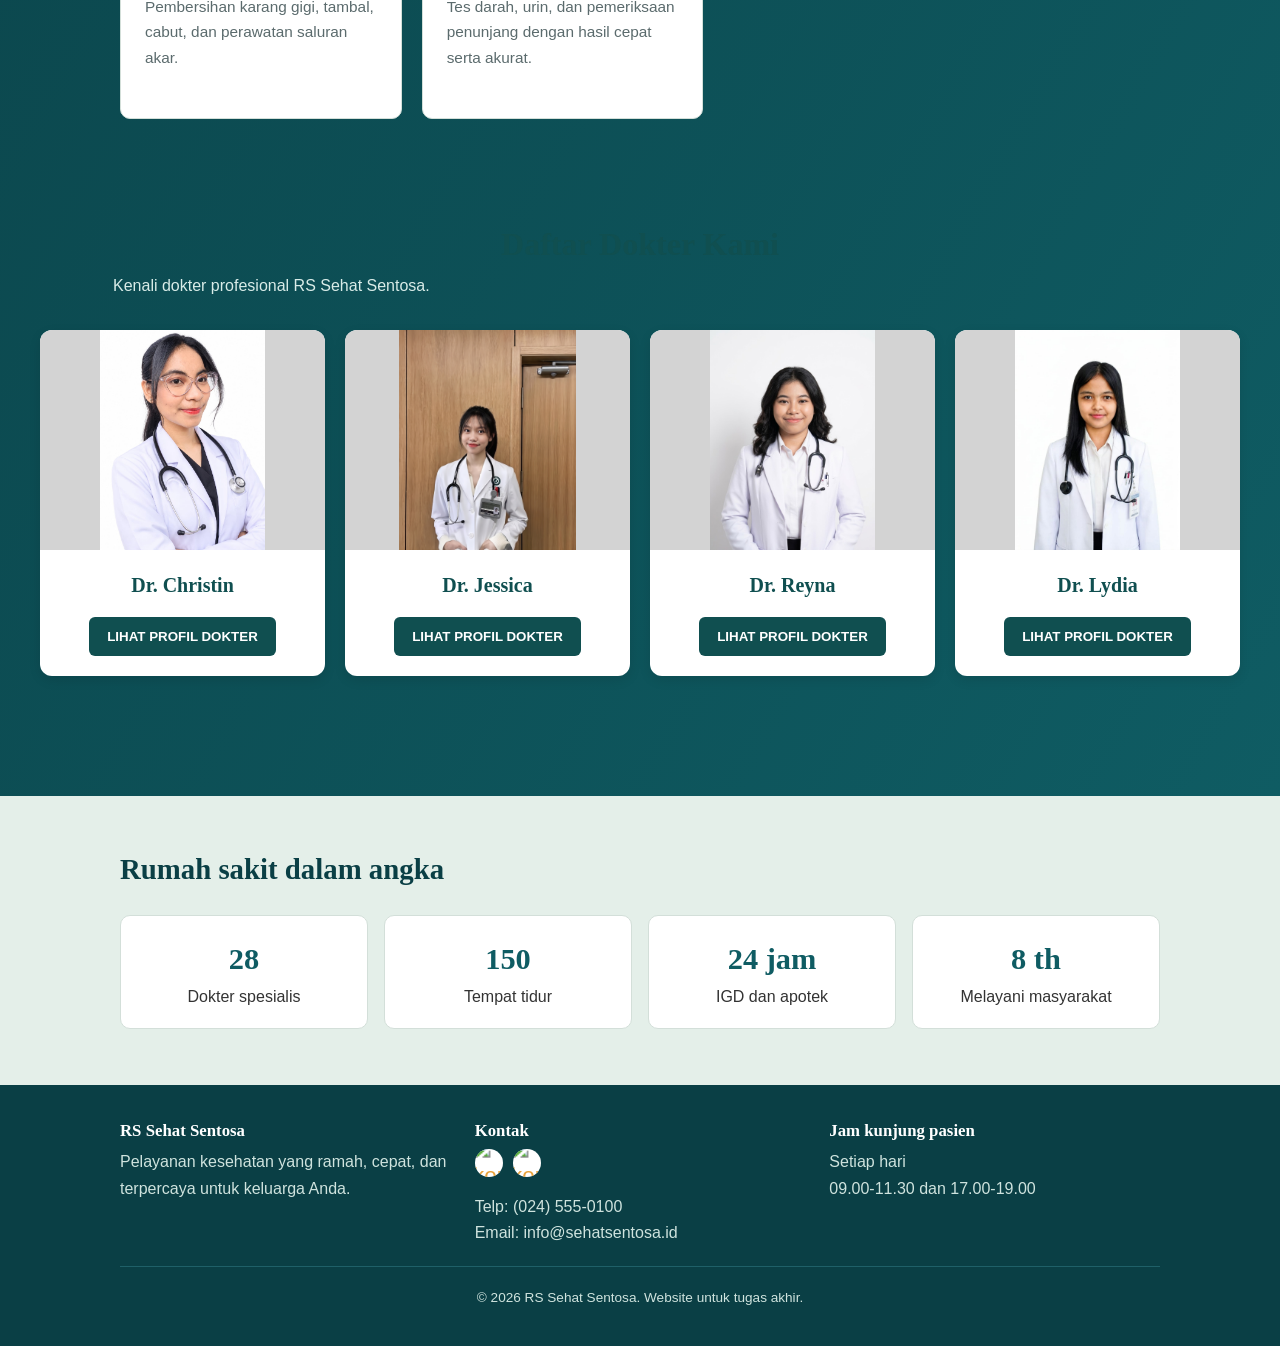
==== commit afc5ba60: "done" ====
--- a/index.html
+++ b/index.html
@@ -10,7 +10,7 @@
 <div class="topbar"><div class="wrap"><span>Jl. Merdeka No. 45, Ungaran, Kab. Semarang</span><span>IGD 24 jam: <strong>(024) 555-0119</strong></span></div></div>
 <header class="navbar"><div class="wrap">
 <a class="brand" href="index.html">RS SEHAT <span>SENTOSA</span></a>
-<<<<<<< HEAD
+
 <nav><ul class="menu"><li><a href="index.html" class="aktif">Beranda</a></li>
     <li><a href="tentang.html">Tentang Kami</a></li>
     <li><a href="layanan.html">Layanan</a></li>
@@ -24,7 +24,6 @@
 <p>Dokter Berpengalaman & Terpercaya, Fasilitas Lengkap, Serta Layanan Darurat 24 Jam. Daftar Janji Temu Tanpa Antre Panjang dan Ribet.</p>
 <a class="tombol" href="kontak.html">Buat janji temu</a></div>
 <div class="igd"><h2>Instalasi Gawat darurat (IGD)</h2><div class="nomor">(024) 555-0119</div><p>Buka 24 jam, 7 hari kerja. Ambulans siap menjemput 1 x 24.</p></div>
-=======
 <nav><ul class="menu"><li><a href="index.html" class="aktif">Beranda</a></li><li><a href="tentang.html">Tentang Kami</a></li><li><a href="layanan.html">Layanan</a></li><li><a href="dokter.html">Jadwal Dokter</a></li><li><a class="menu-janji" href="janji.html">Janji Temu</a></li><li><a href="keluar.html">Keluar</a></li></ul></nav>
 </div></header>
 <main>
@@ -33,7 +32,6 @@
 <p>Dokter spesialis, fasilitas lengkap, dan layanan darurat 24 jam. Daftar janji temu tanpa antre panjang.</p>
 <a class="tombol" href="janji.html">Buat janji temu</a>
 <div class="igd"><h2>Gawat darurat (IGD)</h2><div class="nomor">(024) 555-0119</div><p>Buka 24 jam, 7 hari seminggu. Ambulans siap menjemput.</p></div>
->>>>>>> a13877dda33bfc55148fc7f5d7d701e33caa4ae4
 </div></section>
 
 <section class="blok"><div class="wrap">
